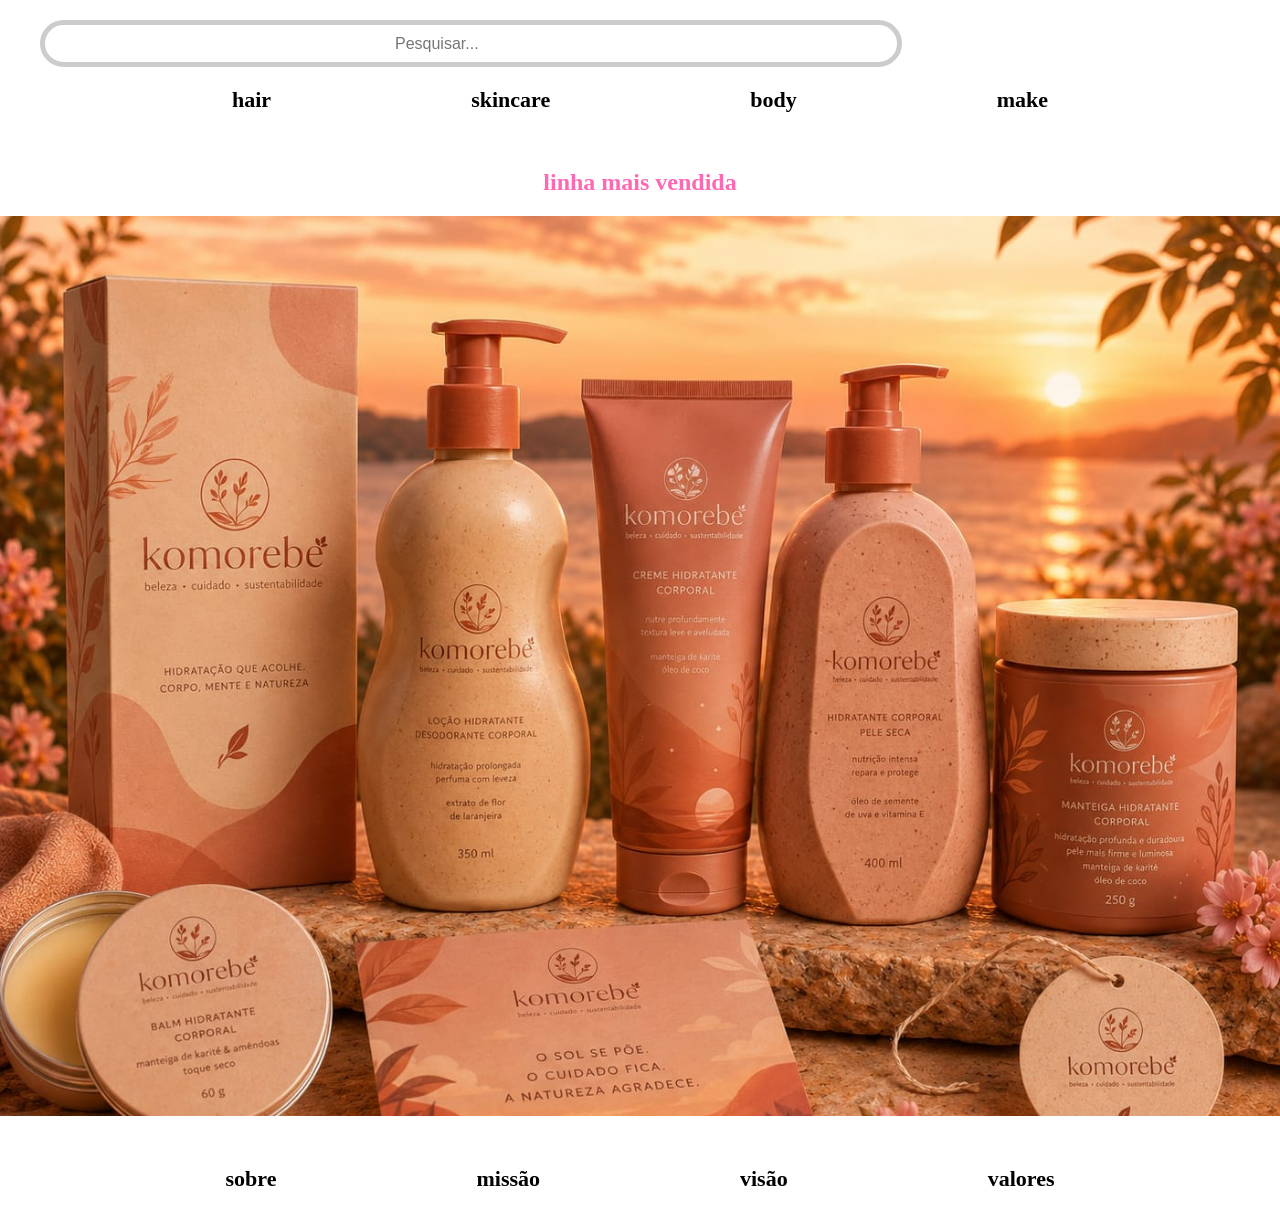
==== index.html @ cf3aeb4b "abc" ====
<!doctype html>
<html lang="pt-BR">
  <head>
    <meta charset="UTF-8" />
    <link rel="icon" type="image/svg+xml" href="src/assets/icons/android-chrome-192x192" />
    <meta name="viewport" content="width=device-width, initial-scale=1.0" />
    <link rel="stylesheet" href="src/style.css">
    <title>Komorebe</title>
  </head>
  <body>
    <header>
    <div class="topo">
    <a href="index.html" >
            <img src="image/android-chrome-192x192.png" alt="" class="logo">
    </a>
     <input type="text" placeholder="Pesquisar...">
    </div>
    <nav>
    <ul type="none">
        <li><a href="src/pages/hair/hair.html" target="_self" class="click">hair</a></li>
        <li><a href="src/pages/skincare/skincare.html" target="_self" class="click">skincare</a></li>
        <li><a href="src/pages/body/body.html" target="_self" class="click">body</a></li>
        <li><a href="src/pages/make/make.html" target="_self" class="click">make</a></li>
    </ul>
    </nav>
</header>
<main>
    <h2 class="sub">linha mais vendida</h2>
    <img src="src/assets/images/WhatsApp Image 2026-05-20 at 1.48.15 PM.jpeg" class="imagem">
</main>
<footer>
    <a href="sobre.html" target="_self" class="clique">sobre</a>
    <a href="missao.html" target="_self" class="clique">missão</a>
    <a href="visao.html" target="_self" class="clique">visão</a>
    <a href="valores.html" target="_self" class="clique">valores</a>
</footer>
    <script type="module" src="/src/main.js"></script>
  </body>
</html>
---- src/style.css ----
header {
    align-items: center;
    gap: 200px;
    padding: 20px;
}

ul {
    display: flex;
    gap: 200px;
    list-style: none;
    padding: 0;
    margin-top: 20px;
    justify-content: center;
}
.logo {
    width: 300px;
}
body {
    margin: 0;
}
.click {
    text-decoration: none; /* tira o sublinhado */
    color: black; /* muda a cor */
    font-size: 22px; /* tamanho */
    font-family: verdana; /* fonte */
    font-weight: bold; /* negrito */
}
.click:hover {
    color: pink;
}
.topo {
    display: flex;
    align-items: center;
    gap: 20px;
}

input {
    width: 500px;
    height: 35px;
    border-radius: 25px;
    border: 5px solid #ccc;
    padding-left: 350px;
    font-size: 16px;
}
.clique:hover {
    color: #fd8940;
}
.clique {
    text-decoration: none; /* tira o sublinhado */
    color: black; /* muda a cor */
    font-size: 22px; /* tamanho */
    font-family: verdana; /* fonte */
    font-weight: bold; /* negrito */
}
footer {
    align-items: center;
    padding: 30px;
    display: flex;
    gap: 200px;
    list-style: none;
    margin-top: 20px;
    justify-content: center;
}
.imagem {
    width: 100vw;
    height: 100vh;
    object-fit: cover; /* era para nao distorcer a imagem */
    display: block;
}
.sub {
    text-align: center;
    font-family: verdana;
    color: hotpink;
}
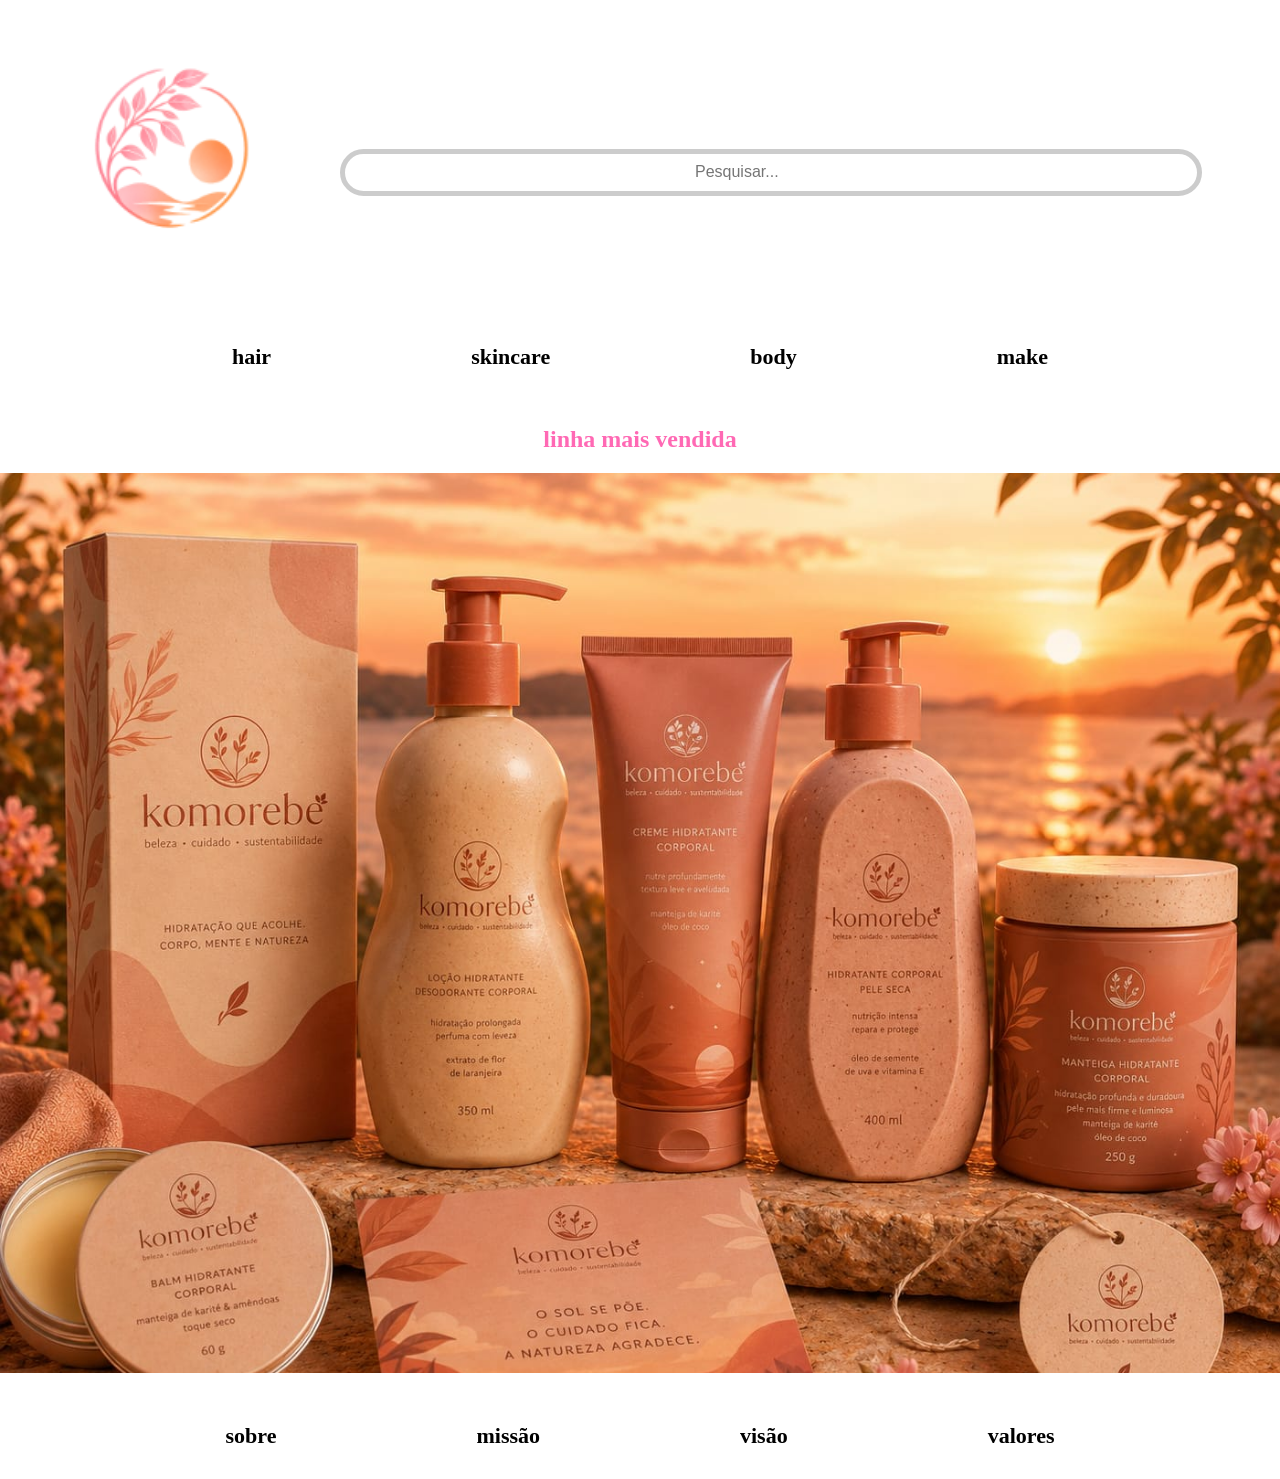
==== commit b6100fde: "alteracao" ====
--- a/index.html
+++ b/index.html
@@ -11,7 +11,8 @@
     <header>
     <div class="topo">
     <a href="index.html" >
-            <img src="image/android-chrome-192x192.png" alt="" class="logo">
+      <img src="src/assets/logos/android-chrome-192x192.png" alt="" class="logo">
+    </a>
     </a>
      <input type="text" placeholder="Pesquisar...">
     </div>
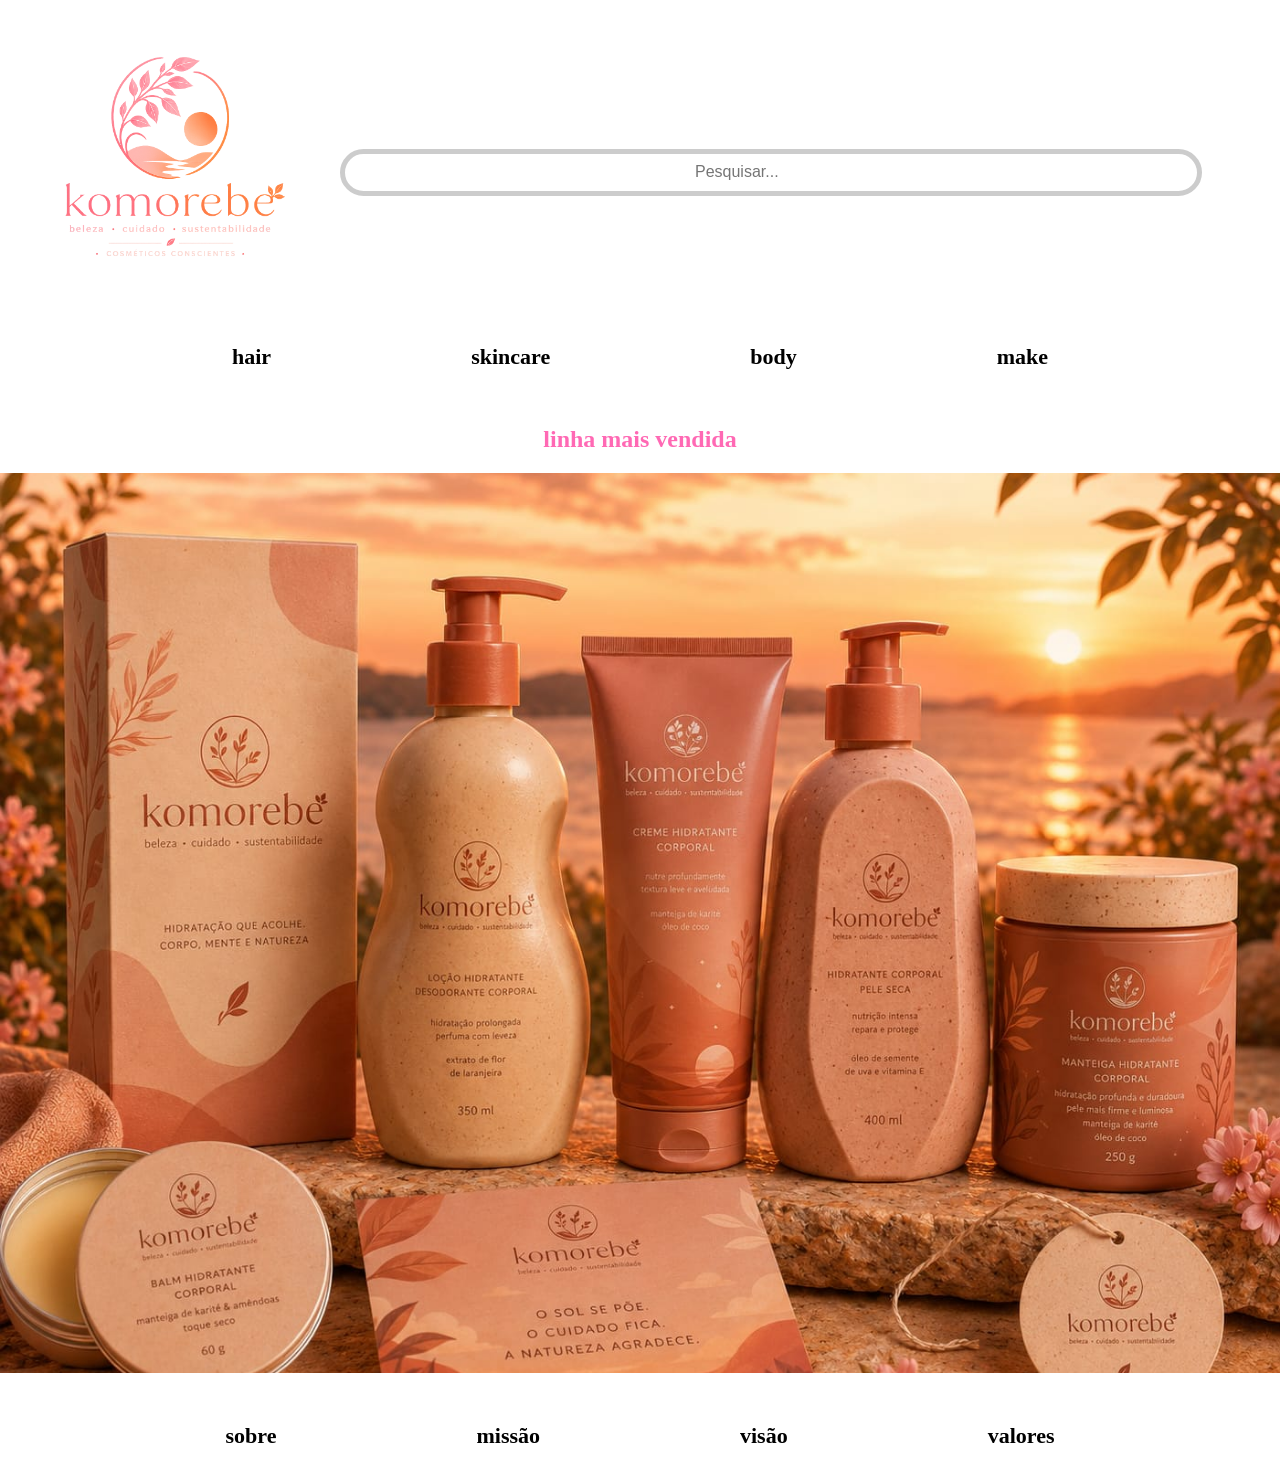
==== commit 0d2e9083: "foto" ====
--- a/index.html
+++ b/index.html
@@ -11,11 +11,12 @@
     <header>
     <div class="topo">
     <a href="index.html" >
-      <img src="src/assets/logos/android-chrome-192x192.png" alt="" class="logo">
+      <img src="src/assets/logos/logo komorebe.png" alt="" class="logo">
     </a>
     </a>
      <input type="text" placeholder="Pesquisar...">
     </div>
+    <div class="selecao">
     <nav>
     <ul type="none">
         <li><a href="src/pages/hair/hair.html" target="_self" class="click">hair</a></li>
@@ -24,6 +25,7 @@
         <li><a href="src/pages/make/make.html" target="_self" class="click">make</a></li>
     </ul>
     </nav>
+    </div>
 </header>
 <main>
     <h2 class="sub">linha mais vendida</h2>
--- a/src/style.css
+++ b/src/style.css
@@ -2,9 +2,11 @@
     align-items: center;
     gap: 200px;
     padding: 20px;
+    background-color: rgb(255, 255, 255)
 }
 
-ul {
+ul 
+{
     display: flex;
     gap: 200px;
     list-style: none;
@@ -72,5 +74,8 @@
     font-family: verdana;
     color: hotpink;
 }
+.selecao {
+    
+}
 
 
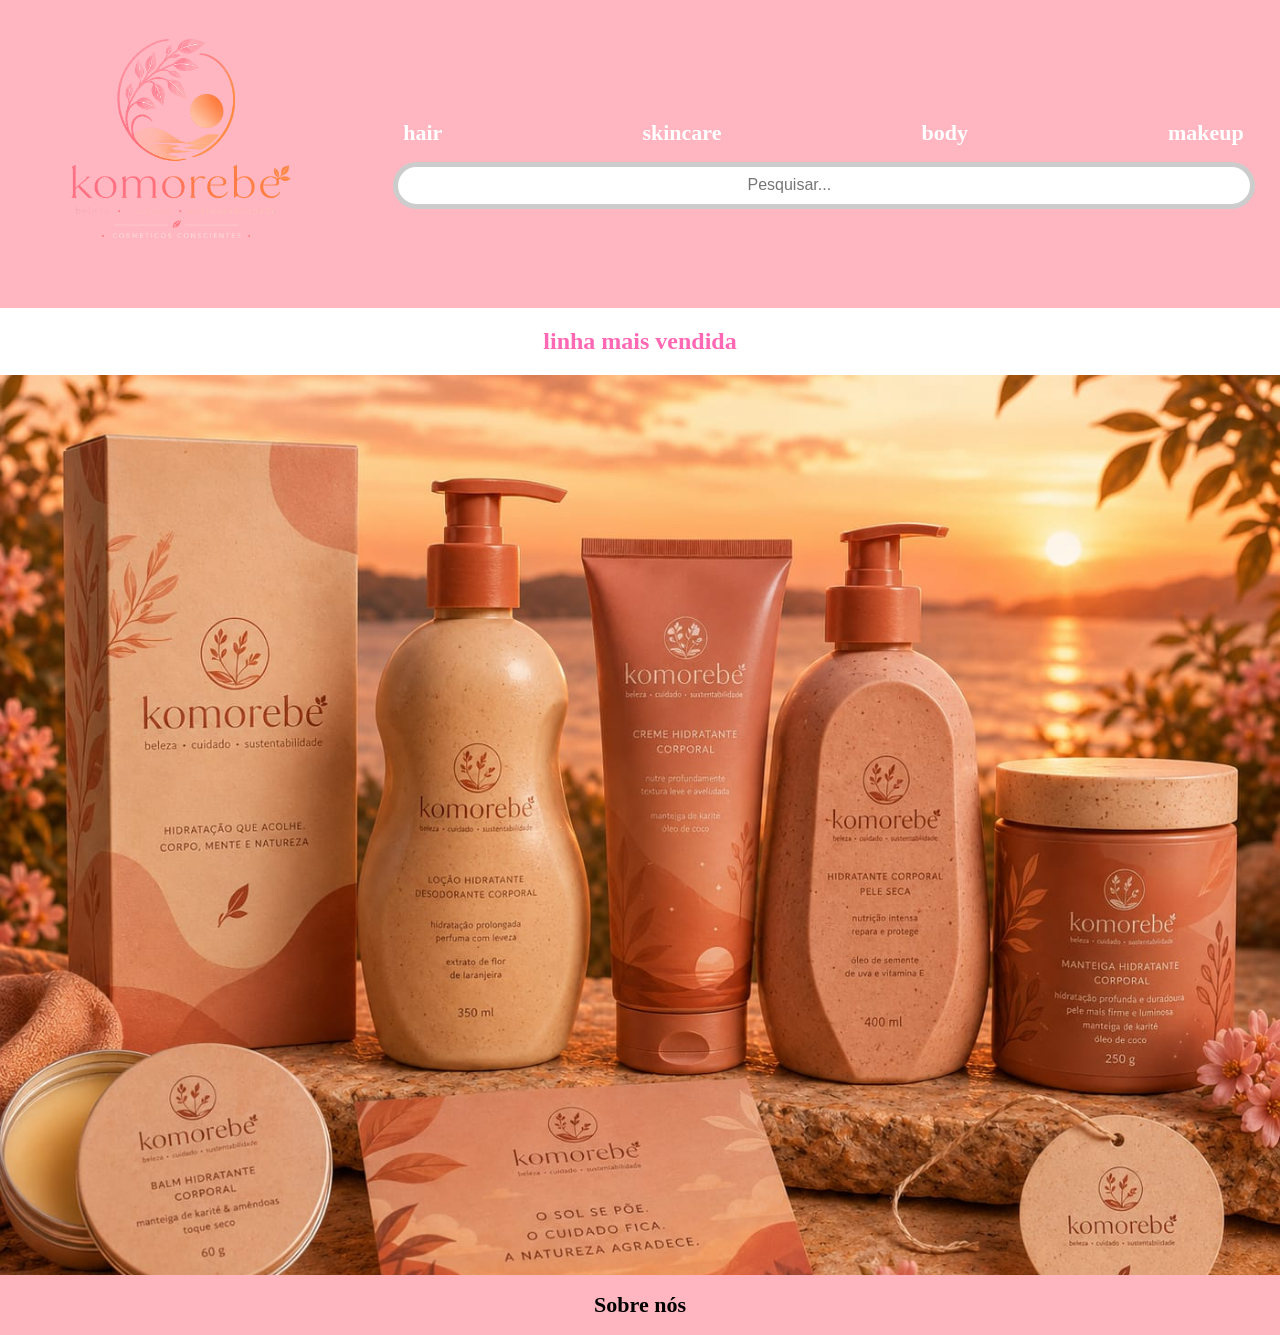
==== commit e938e9cc: "mud" ====
--- a/index.html
+++ b/index.html
@@ -9,33 +9,30 @@
   </head>
   <body>
     <header>
-    <div class="topo">
-    <a href="index.html" >
+      <div class="npm">
+        <a href="index.html" >
       <img src="src/assets/logos/logo komorebe.png" alt="" class="logo">
     </a>
-    </a>
-     <input type="text" placeholder="Pesquisar...">
-    </div>
-    <div class="selecao">
     <nav>
     <ul type="none">
         <li><a href="src/pages/hair/hair.html" target="_self" class="click">hair</a></li>
         <li><a href="src/pages/skincare/skincare.html" target="_self" class="click">skincare</a></li>
         <li><a href="src/pages/body/body.html" target="_self" class="click">body</a></li>
-        <li><a href="src/pages/make/make.html" target="_self" class="click">make</a></li>
+        <li><a href="src/pages/make/make.html" target="_self" class="click">makeup</a></li>
     </ul>
+     <input type="text" placeholder="Pesquisar...">
     </nav>
     </div>
+    
 </header>
 <main>
     <h2 class="sub">linha mais vendida</h2>
     <img src="src/assets/images/WhatsApp Image 2026-05-20 at 1.48.15 PM.jpeg" class="imagem">
 </main>
 <footer>
-    <a href="sobre.html" target="_self" class="clique">sobre</a>
-    <a href="missao.html" target="_self" class="clique">missão</a>
-    <a href="visao.html" target="_self" class="clique">visão</a>
-    <a href="valores.html" target="_self" class="clique">valores</a>
+  <div class="rodape">
+    <a href="sobre.html" target="_self" class="clique">Sobre nós</a>
+  </div>
 </footer>
     <script type="module" src="/src/main.js"></script>
   </body>
--- a/src/style.css
+++ b/src/style.css
@@ -1,7 +1,7 @@
 header {
     align-items: center;
-    gap: 200px;
-    padding: 20px;
+    gap: 0px;
+    padding: 0px;
     background-color: rgb(255, 255, 255)
 }
 
@@ -22,13 +22,13 @@
 }
 .click {
     text-decoration: none; /* tira o sublinhado */
-    color: black; /* muda a cor */
+    color: white; /* muda a cor */
     font-size: 22px; /* tamanho */
     font-family: verdana; /* fonte */
     font-weight: bold; /* negrito */
 }
 .click:hover {
-    color: pink;
+    color: #f89840;
 }
 .topo {
     display: flex;
@@ -55,13 +55,7 @@
     font-weight: bold; /* negrito */
 }
 footer {
-    align-items: center;
-    padding: 30px;
-    display: flex;
-    gap: 200px;
-    list-style: none;
-    margin-top: 20px;
-    justify-content: center;
+    
 }
 .imagem {
     width: 100vw;
@@ -74,8 +68,22 @@
     font-family: verdana;
     color: hotpink;
 }
-.selecao {
-    
+.npm {
+    border: 2px solid lightpink;
+    background-color: lightpink;
+    padding: 0px;
+    display: flex;
+    justify-content: space-around;
+    display: flex;
+    align-items: center;
+    gap: 20px;
+}
+.rodape {
+    border: 2px solid lightpink;
+    background-color: lightpink;
+    padding: 15px;
+    display: flex;
+    justify-content: space-around;
 }
 
 
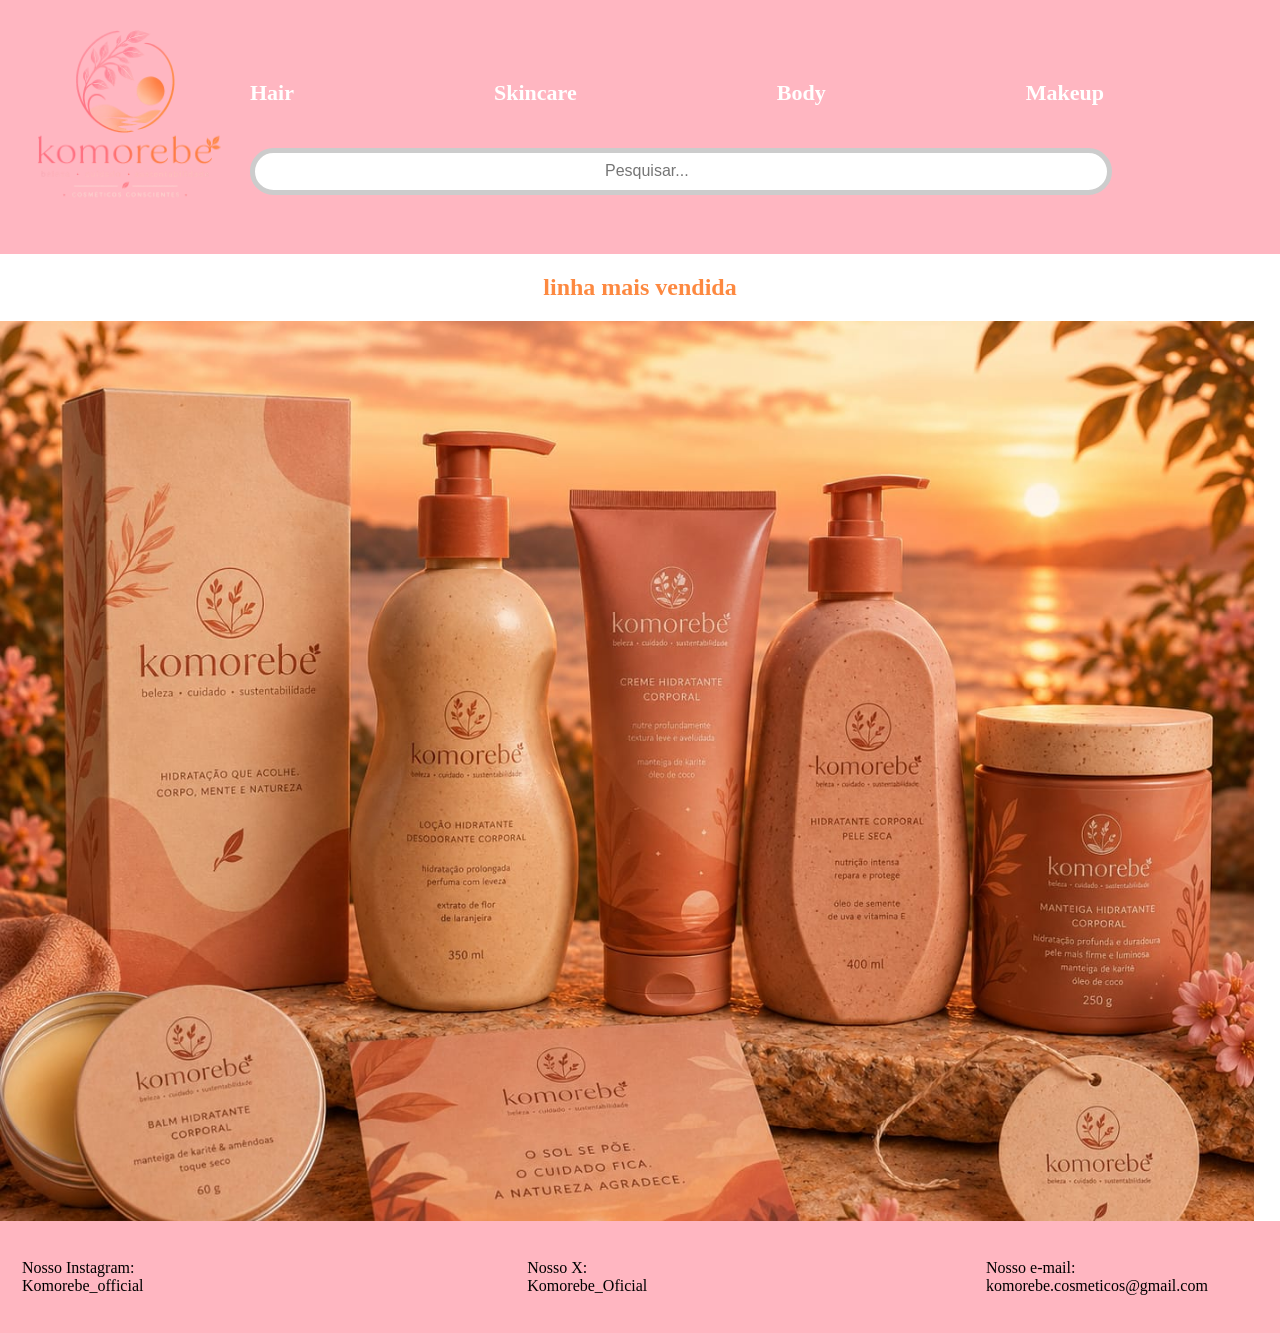
==== commit ebcf0716: "tentei" ====
--- a/index.html
+++ b/index.html
@@ -15,10 +15,11 @@
     </a>
     <nav>
     <ul type="none">
-        <li><a href="src/pages/hair/hair.html" target="_self" class="click">hair</a></li>
-        <li><a href="src/pages/skincare/skincare.html" target="_self" class="click">skincare</a></li>
-        <li><a href="src/pages/body/body.html" target="_self" class="click">body</a></li>
-        <li><a href="src/pages/make/make.html" target="_self" class="click">makeup</a></li>
+        <li><a href="src/pages/hair/hair.html" target="_self" class="click">Hair</a></li>
+        <li><a href="src/pages/skincare/skincare.html" target="_self" class="click">Skincare</a></li>
+        <li><a href="src/pages/body/body.html" target="_self" class="click">Body</a></li>
+        <li><a href="src/pages/make/make.html" target="_self" class="click">Makeup</a></li>
+        <li><a href="../sobre.html" target="_blank" class="clique">Sobre nós</a></li>
     </ul>
      <input type="text" placeholder="Pesquisar...">
     </nav>
@@ -31,9 +32,11 @@
 </main>
 <footer>
   <div class="rodape">
-    <a href="sobre.html" target="_self" class="clique">Sobre nós</a>
-  </div>
+    <p>Nosso Instagram: Komorebe_official</p>
+    <p>Nosso X: Komorebe_Oficial</p>
+    <p>Nosso e-mail: komorebe.cosmeticos@gmail.com</p>
+</div>    
 </footer>
     <script type="module" src="/src/main.js"></script>
   </body>
-</html>
+</html>
--- a/src/style.css
+++ b/src/style.css
@@ -15,7 +15,7 @@
     justify-content: center;
 }
 .logo {
-    width: 300px;
+    width: 250px;
 }
 body {
     margin: 0;
@@ -33,7 +33,7 @@
 .topo {
     display: flex;
     align-items: center;
-    gap: 20px;
+    gap: 100px;
 }
 
 input {
@@ -54,11 +54,8 @@
     font-family: verdana; /* fonte */
     font-weight: bold; /* negrito */
 }
-footer {
-    
-}
 .imagem {
-    width: 100vw;
+    width: 98vw;
     height: 100vh;
     object-fit: cover; /* era para nao distorcer a imagem */
     display: block;
@@ -66,24 +63,29 @@
 .sub {
     text-align: center;
     font-family: verdana;
-    color: hotpink;
+    color: #fd8940;
 }
 .npm {
-    border: 2px solid lightpink;
+    border: 0px solid lightpink;
     background-color: lightpink;
     padding: 0px;
-    display: flex;
-    justify-content: space-around;
+    display: flex;    
     display: flex;
     align-items: center;
-    gap: 20px;
+    gap: 0px;
 }
 .rodape {
     border: 2px solid lightpink;
     background-color: lightpink;
-    padding: 15px;
+    padding: 20px;
     display: flex;
     justify-content: space-around;
+     display: flex;
+    gap:300px;
+    background-color: lightpink;
+}
+h2 {
+  justify-content: left ;
 }
 
 
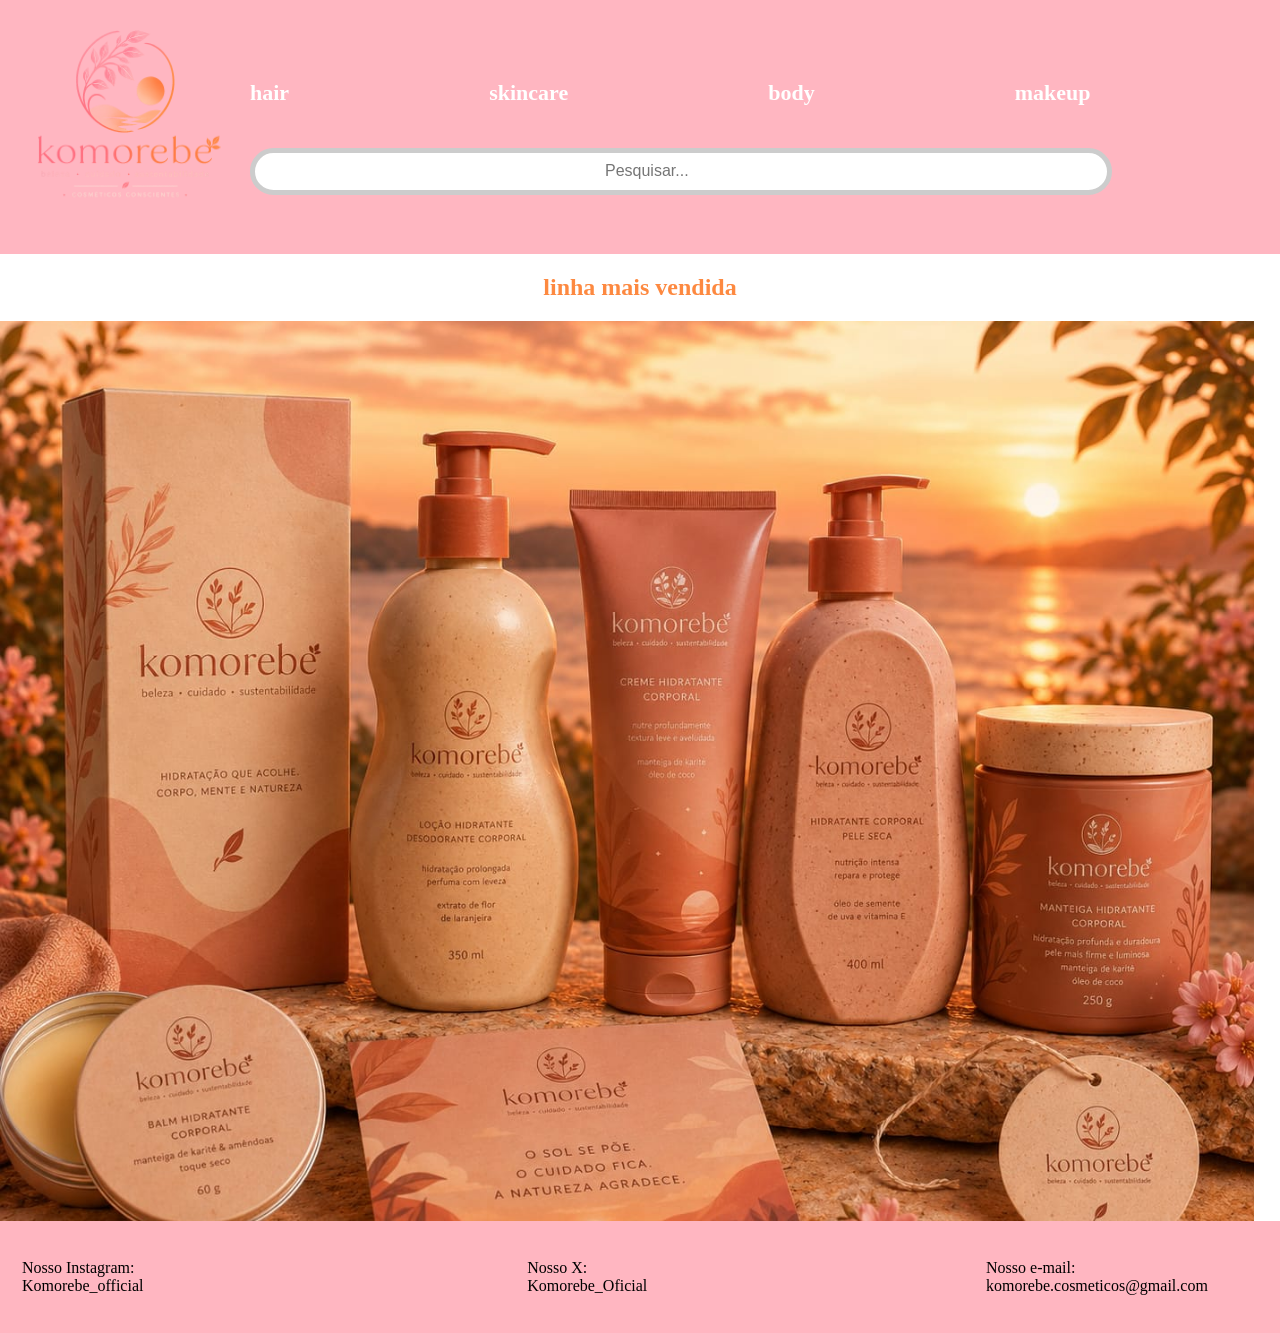
==== commit 02021a62: "arrumacao'" ====
--- a/index.html
+++ b/index.html
@@ -4,7 +4,7 @@
     <meta charset="UTF-8" />
     <link rel="icon" type="image/svg+xml" href="src/assets/icons/android-chrome-192x192" />
     <meta name="viewport" content="width=device-width, initial-scale=1.0" />
-    <link rel="stylesheet" href="src/style.css">
+    <link rel="stylesheet" href="style.css">
     <title>Komorebe</title>
   </head>
   <body>
@@ -15,11 +15,11 @@
     </a>
     <nav>
     <ul type="none">
-        <li><a href="src/pages/hair/hair.html" target="_self" class="click">Hair</a></li>
-        <li><a href="src/pages/skincare/skincare.html" target="_self" class="click">Skincare</a></li>
-        <li><a href="src/pages/body/body.html" target="_self" class="click">Body</a></li>
-        <li><a href="src/pages/make/make.html" target="_self" class="click">Makeup</a></li>
-        <li><a href="../sobre.html" target="_blank" class="clique">Sobre nós</a></li>
+        <li><a href="src/pages/hair/hair.html" target="_self" class="click">hair</a></li>
+        <li><a href="src/pages/skincare/skincare.html" target="_self" class="click">skincare</a></li>
+        <li><a href="src/pages/body/body.html" target="_self" class="click">body</a></li>
+        <li><a href="src/pages/make/make.html" target="_self" class="click">makeup</a></li>
+        <li><a href="src/pages/sobre/sobre.html" target="_self" class="click">sobre nós</a></li>
     </ul>
      <input type="text" placeholder="Pesquisar...">
     </nav>
@@ -37,6 +37,6 @@
     <p>Nosso e-mail: komorebe.cosmeticos@gmail.com</p>
 </div>    
 </footer>
-    <script type="module" src="/src/main.js"></script>
+    <script type="module" src="main.js"></script>
   </body>
 </html>
--- a/style.css
+++ b/style.css
@@ -0,0 +1,91 @@
+header {
+    align-items: center;
+    gap: 0px;
+    padding: 0px;
+    background-color: rgb(255, 255, 255)
+}
+
+ul 
+{
+    display: flex;
+    gap: 200px;
+    list-style: none;
+    padding: 0;
+    margin-top: 20px;
+    justify-content: center;
+}
+.logo {
+    width: 250px;
+}
+body {
+    margin: 0;
+}
+.click {
+    text-decoration: none; /* tira o sublinhado */
+    color: white; /* muda a cor */
+    font-size: 22px; /* tamanho */
+    font-family: verdana; /* fonte */
+    font-weight: bold; /* negrito */
+}
+.click:hover {
+    color: #f89840;
+}
+.topo {
+    display: flex;
+    align-items: center;
+    gap: 100px;
+}
+
+input {
+    width: 500px;
+    height: 35px;
+    border-radius: 25px;
+    border: 5px solid #ccc;
+    padding-left: 350px;
+    font-size: 16px;
+}
+.clique:hover {
+    color: #fd8940;
+}
+.clique {
+    text-decoration: none; /* tira o sublinhado */
+    color: black; /* muda a cor */
+    font-size: 22px; /* tamanho */
+    font-family: verdana; /* fonte */
+    font-weight: bold; /* negrito */
+}
+.imagem {
+    width: 98vw;
+    height: 100vh;
+    object-fit: cover; /* era para nao distorcer a imagem */
+    display: block;
+}
+.sub {
+    text-align: center;
+    font-family: verdana;
+    color: #fd8940;
+}
+.npm {
+    border: 0px solid lightpink;
+    background-color: lightpink;
+    padding: 0px;
+    display: flex;    
+    display: flex;
+    align-items: center;
+    gap: 0px;
+}
+.rodape {
+    border: 2px solid lightpink;
+    background-color: lightpink;
+    padding: 20px;
+    display: flex;
+    justify-content: space-around;
+     display: flex;
+    gap:300px;
+    background-color: lightpink;
+}
+h2 {
+  justify-content: left ;
+}
+
+
